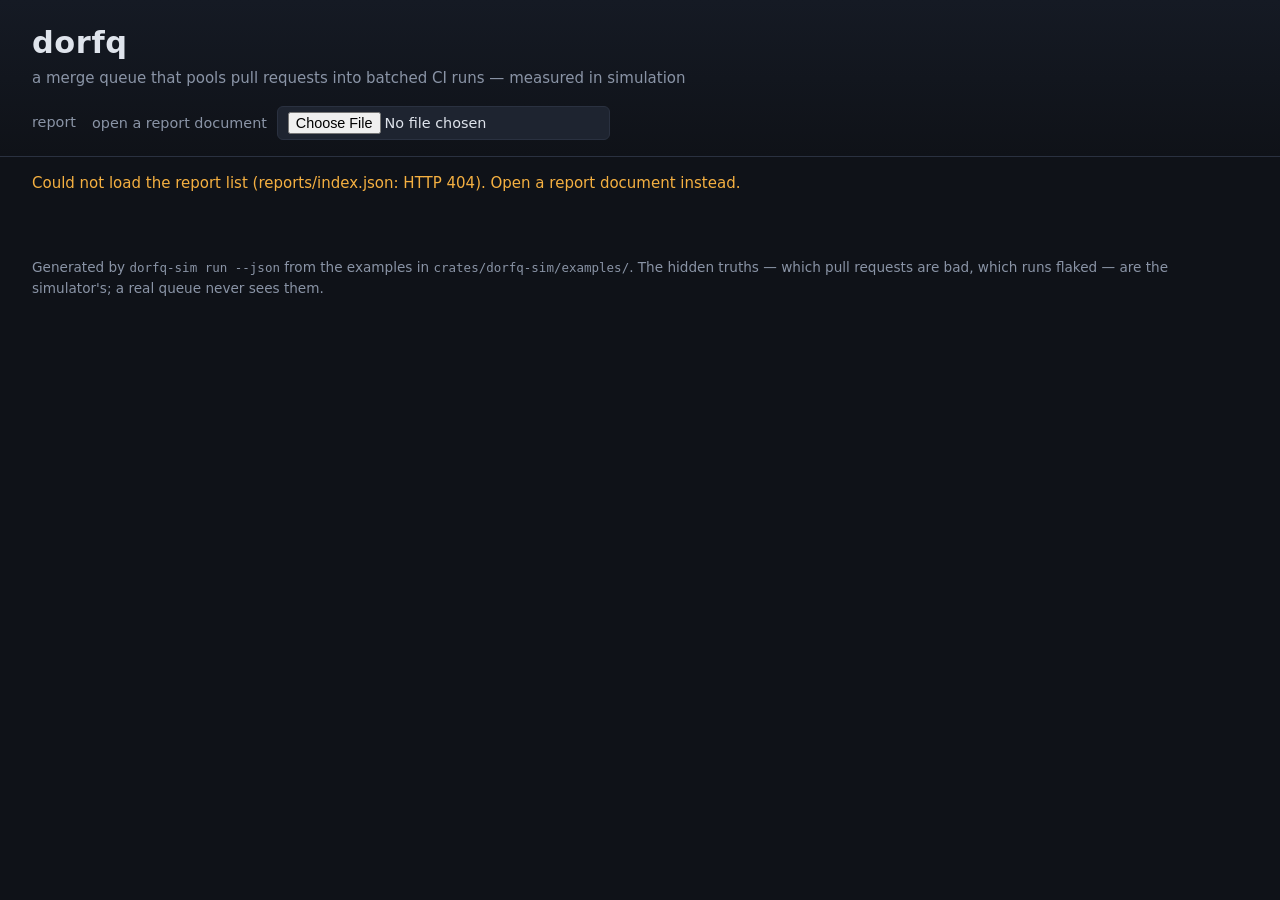
==== site/index.html @ 52feefb7 "feat(scheduler): stack-aware Bisect and Bayes, simulator stacks and report site Scheduler (dorfq-sch" ====
<!doctype html>
<html lang="en">
<head>
  <meta charset="utf-8">
  <meta name="viewport" content="width=device-width, initial-scale=1">
  <title>dorfq — simulator report</title>
  <link rel="stylesheet" href="style.css">
</head>
<body>
  <header class="top">
    <div class="brand">
      <h1>dorfq</h1>
      <p class="tagline">a merge queue that pools pull requests into batched CI runs — measured in simulation</p>
    </div>
    <nav class="pick">
      <label>report
        <select id="report-select" aria-label="report"></select>
      </label>
      <label class="file" id="file-label" hidden>
        open a report document
        <input type="file" id="file-input" accept=".json,application/json">
      </label>
    </nav>
  </header>

  <main>
    <p id="status" class="status" role="status"></p>

    <section id="comparison" hidden>
      <h2>How it compares <span class="sub" id="report-name"></span></h2>
      <p class="world" id="world"></p>
      <p class="note" id="report-note" hidden></p>
      <div class="headlines" id="headlines"></div>
      <details class="table-wrap" open>
        <summary>every metric — mean over replications [min–max]</summary>
        <div class="scroll"><table id="metrics"></table></div>
      </details>
    </section>

    <section id="replay" hidden>
      <h2>Replay <span class="sub">replication 0 — every policy sees the same arrivals at the same times</span></h2>
      <div class="controls">
        <div class="policies" id="policy-switch" role="radiogroup" aria-label="policy"></div>
        <button id="play" type="button" aria-label="play">▶</button>
        <label>speed
          <select id="speed">
            <option value="600">10 min/s</option>
            <option value="1800">30 min/s</option>
            <option value="3600" selected>1 h/s</option>
            <option value="10800">3 h/s</option>
            <option value="28800">8 h/s</option>
          </select>
        </label>
        <span class="clock" id="clock">t = 0</span>
      </div>
      <input type="range" id="scrubber" min="0" max="0" value="0" step="1" aria-label="time">
      <div class="counters" id="counters"></div>
      <div class="stage">
        <div class="canvas-wrap">
          <canvas id="canvas"></canvas>
          <div class="tooltip" id="tooltip" hidden></div>
        </div>
        <aside class="log">
          <h3>events</h3>
          <ol id="log"></ol>
        </aside>
      </div>
      <p class="legend">
        <span class="sw running"></span>running
        <span class="sw waiting"></span>waiting for a runner
        <span class="sw passed"></span>passed
        <span class="sw failed"></span>failed
        <span class="sw flake"></span>failed on a flake
        <span class="sw cancelled"></span>cancelled
        &nbsp;·&nbsp; chips: <span class="chip-k idle">7</span> queued
        <span class="chip-k busy">7</span> in a batch
        <span class="chip-k atomic">7</span> lands only with its stack
        <span class="dot bad"></span>bad (hidden truth)
        <span class="dot conflict"></span>conflicts with trunk
      </p>
    </section>
  </main>

  <footer>
    Generated by <code>dorfq-sim run --json</code> from the examples in
    <code>crates/dorfq-sim/examples/</code>. The hidden truths — which pull
    requests are bad, which runs flaked — are the simulator's; a real queue
    never sees them.
  </footer>

  <script src="app.js"></script>
</body>
</html>
---- site/style.css ----
:root {
  --bg: #0f1218;
  --panel: #171b23;
  --panel-2: #1e2430;
  --line: #2a3140;
  --text: #dfe4ec;
  --muted: #8a94a6;
  --accent: #6aa7ff;
  --good: #3ecf8e;
  --bad: #ff6b6b;
  --warn: #f5b041;
  --flake: #c792ea;
  --cancel: #5c6578;
  --mono: ui-monospace, SFMono-Regular, Menlo, Consolas, monospace;
  --sans: system-ui, -apple-system, "Segoe UI", Roboto, sans-serif;
}

* { box-sizing: border-box; }

body {
  margin: 0;
  background: var(--bg);
  color: var(--text);
  font: 15px/1.5 var(--sans);
}

code { font-family: var(--mono); font-size: 0.92em; }

.top {
  display: flex;
  flex-wrap: wrap;
  gap: 1rem;
  align-items: end;
  justify-content: space-between;
  padding: 1.25rem 2rem 1rem;
  border-bottom: 1px solid var(--line);
  background: linear-gradient(180deg, #151a24, var(--bg));
}

.brand h1 {
  margin: 0;
  font-size: 1.9rem;
  letter-spacing: 0.02em;
}

.tagline { margin: 0.1rem 0 0; color: var(--muted); }

.pick { display: flex; gap: 1rem; align-items: center; flex-wrap: wrap; }

label { color: var(--muted); font-size: 0.9rem; }

select, button, input[type="file"] {
  font: inherit;
  color: var(--text);
  background: var(--panel-2);
  border: 1px solid var(--line);
  border-radius: 6px;
  padding: 0.3rem 0.6rem;
  margin-left: 0.35rem;
}

button { cursor: pointer; min-width: 2.6rem; }
button:hover, select:hover { border-color: var(--accent); }

main { padding: 0 2rem 2rem; max-width: 1500px; margin: 0 auto; }

.status { color: var(--warn); min-height: 1.5em; }
.status.error { color: var(--bad); }

section {
  margin-top: 1.25rem;
  padding: 1.25rem 1.5rem;
  background: var(--panel);
  border: 1px solid var(--line);
  border-radius: 10px;
}

h2 { margin: 0 0 0.75rem; font-size: 1.3rem; }
h2 .sub { color: var(--muted); font-weight: normal; font-size: 0.95rem; margin-left: 0.5rem; }

.world { color: var(--muted); max-width: 75rem; margin: 0 0 0.75rem; }

.note {
  border-left: 3px solid var(--warn);
  padding: 0.4rem 0.8rem;
  background: rgba(245, 176, 65, 0.07);
  max-width: 75rem;
}

.headlines {
  display: grid;
  grid-template-columns: repeat(auto-fit, minmax(300px, 1fr));
  gap: 1rem;
  margin: 1rem 0;
}

.card {
  background: var(--panel-2);
  border: 1px solid var(--line);
  border-radius: 8px;
  padding: 0.9rem 1rem;
}

.card h3 { margin: 0 0 0.15rem; font-size: 1.1rem; }
.card .cfg { color: var(--muted); font-size: 0.85rem; margin-bottom: 0.6rem; }

.delta {
  display: grid;
  grid-template-columns: 1fr auto;
  gap: 0.1rem 0.75rem;
  padding: 0.25rem 0;
  border-top: 1px solid var(--line);
  align-items: baseline;
}

.delta .what { color: var(--muted); font-size: 0.88rem; }
.delta .num { font-family: var(--mono); font-size: 1.05rem; text-align: right; }
.delta .from { grid-column: 1 / -1; color: var(--muted); font-size: 0.78rem; font-family: var(--mono); }
.better { color: var(--good); }
.worse { color: var(--bad); }
.same { color: var(--muted); }

.baseline-card { border-style: dashed; }

.table-wrap summary { cursor: pointer; color: var(--muted); margin-bottom: 0.5rem; }
.scroll { overflow-x: auto; }

table { border-collapse: collapse; font-family: var(--mono); font-size: 0.85rem; }
th, td { padding: 0.3rem 0.8rem; border-bottom: 1px solid var(--line); text-align: right; white-space: nowrap; }
th:first-child, td:first-child { text-align: left; color: var(--muted); }
thead th { vertical-align: bottom; color: var(--text); }
thead th small { display: block; color: var(--muted); font-weight: normal; }
td.error { color: var(--bad); white-space: normal; text-align: left; max-width: 22rem; }
tr.baseline-col td.base, th.base { background: rgba(106, 167, 255, 0.06); }

.controls { display: flex; flex-wrap: wrap; gap: 0.75rem; align-items: center; }

.policies { display: flex; gap: 0; border: 1px solid var(--line); border-radius: 6px; overflow: hidden; }
.policies button {
  margin: 0;
  border: 0;
  border-radius: 0;
  border-right: 1px solid var(--line);
  background: var(--panel-2);
}
.policies button:last-child { border-right: 0; }
.policies button[aria-checked="true"] { background: var(--accent); color: #08101e; }

.clock { font-family: var(--mono); color: var(--muted); margin-left: auto; }

#scrubber { width: 100%; margin: 0.75rem 0 0.25rem; accent-color: var(--accent); }

.counters { display: flex; flex-wrap: wrap; gap: 1.25rem; font-size: 0.9rem; color: var(--muted); margin-bottom: 0.5rem; }
.counters b { color: var(--text); font-family: var(--mono); font-weight: normal; }

.stage { display: grid; grid-template-columns: minmax(0, 1fr) 22rem; gap: 1rem; }
@media (max-width: 1000px) { .stage { grid-template-columns: 1fr; } }

.canvas-wrap { position: relative; }
canvas { width: 100%; height: 640px; display: block; background: #12161e; border-radius: 8px; border: 1px solid var(--line); }

.tooltip {
  position: absolute;
  pointer-events: none;
  background: #0b0e13;
  border: 1px solid var(--line);
  border-radius: 6px;
  padding: 0.4rem 0.6rem;
  font-size: 0.82rem;
  font-family: var(--mono);
  white-space: pre;
  z-index: 2;
}

.log { background: #12161e; border: 1px solid var(--line); border-radius: 8px; padding: 0.5rem 0.75rem; display: flex; flex-direction: column; height: 640px; }
.log h3 { margin: 0 0 0.25rem; font-size: 0.9rem; color: var(--muted); font-weight: normal; }
.log ol { list-style: none; margin: 0; padding: 0; overflow-y: auto; flex: 1; font-family: var(--mono); font-size: 0.78rem; }
.log li { padding: 0.08rem 0; color: var(--muted); white-space: nowrap; }
.log li .t { color: #5d6678; margin-right: 0.5rem; }
.log li.k-land { color: var(--good); }
.log li.k-eject { color: var(--bad); }
.log li.k-blocked, .log li.k-withdraw { color: var(--warn); }
.log li.k-arrive { color: var(--text); }
.log li.k-run_end.failed { color: var(--bad); }
.log li.k-step { color: #4d5568; }

.legend { color: var(--muted); font-size: 0.82rem; margin: 0.75rem 0 0; display: flex; flex-wrap: wrap; gap: 0.35rem 0.6rem; align-items: center; }
.sw { display: inline-block; width: 1.1em; height: 0.8em; border-radius: 2px; vertical-align: middle; }
.sw.running { background: var(--accent); }
.sw.waiting { background: transparent; border: 1px dashed var(--accent); }
.sw.passed { background: var(--good); }
.sw.failed { background: var(--bad); }
.sw.flake { background: var(--flake); }
.sw.cancelled { background: var(--cancel); }
.chip-k { display: inline-block; font-family: var(--mono); font-size: 0.75rem; padding: 0 0.35rem; border-radius: 4px; background: #2b3242; color: var(--text); }
.chip-k.busy { box-shadow: inset 0 0 0 1.5px var(--accent); }
.chip-k.atomic { box-shadow: inset 0 0 0 1.5px var(--warn); }
.dot { display: inline-block; width: 0.55em; height: 0.55em; border-radius: 50%; }
.dot.bad { background: var(--bad); }
.dot.conflict { background: var(--warn); }

footer { color: var(--muted); font-size: 0.85rem; padding: 1rem 2rem 2rem; max-width: 1500px; margin: 0 auto; }
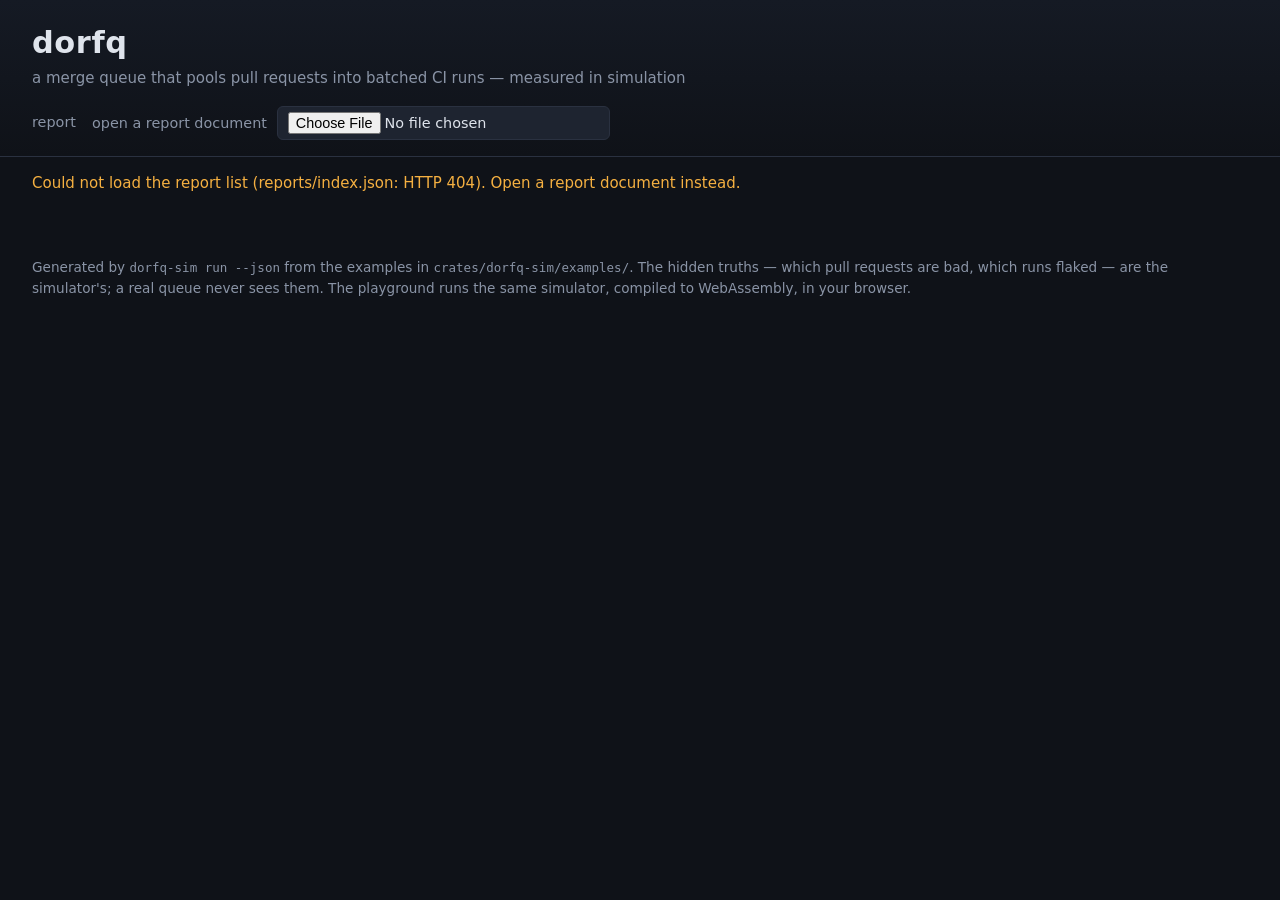
==== commit 050be88b: "feat(sim): per-PR CI, rebases and admission policies, browser simulator Simulator (crates/dorfq-sim)" ====
--- a/site/index.html
+++ b/site/index.html
@@ -28,12 +28,15 @@
 
     <section id="comparison" hidden>
       <h2>How it compares <span class="sub" id="report-name"></span></h2>
-      <p class="world" id="world"></p>
       <p class="note" id="report-note" hidden></p>
       <div class="headlines" id="headlines"></div>
       <details class="table-wrap" open>
         <summary>every metric — mean over replications [min–max]</summary>
         <div class="scroll"><table id="metrics"></table></div>
+      </details>
+      <details class="params">
+        <summary>parameters — the configuration this report ran with</summary>
+        <pre id="config-text"></pre>
       </details>
     </section>
 
@@ -72,12 +75,30 @@
         <span class="sw failed"></span>failed
         <span class="sw flake"></span>failed on a flake
         <span class="sw cancelled"></span>cancelled
+        <span class="sw prci"></span>a pull request's own CI run
+        <span class="sw prci-waiting"></span>its run waiting for a runner
         &nbsp;·&nbsp; chips: <span class="chip-k idle">7</span> queued
+        <span class="chip-k held">7</span> held until its own CI passes
+        <span class="chip-k outside">7</span> outside the queue (PR CI, rebasing, out with base, waiting for base)
         <span class="chip-k busy">7</span> in a batch
         <span class="chip-k atomic">7</span> lands only with its stack
         <span class="dot bad"></span>bad (hidden truth)
         <span class="dot conflict"></span>conflicts with trunk
       </p>
+    </section>
+
+    <section id="playground" hidden>
+      <h2>Playground <span class="sub">edit the parameters and run the simulator in your browser</span></h2>
+      <p class="note" id="playground-offline" hidden>
+        The playground needs this page served over HTTP: opened from a file,
+        the browser will not start its worker or load its WebAssembly.
+      </p>
+      <textarea id="playground-text" spellcheck="false" aria-label="simulation file"></textarea>
+      <div class="controls">
+        <button id="playground-run" type="button">run</button>
+        <button id="playground-cancel" type="button" disabled>cancel</button>
+        <span class="status" id="playground-status" role="status"></span>
+      </div>
     </section>
   </main>
 
@@ -85,7 +106,8 @@
     Generated by <code>dorfq-sim run --json</code> from the examples in
     <code>crates/dorfq-sim/examples/</code>. The hidden truths — which pull
     requests are bad, which runs flaked — are the simulator's; a real queue
-    never sees them.
+    never sees them. The playground runs the same simulator, compiled to
+    WebAssembly, in your browser.
   </footer>
 
   <script src="app.js"></script>
--- a/site/style.css
+++ b/site/style.css
@@ -78,7 +78,6 @@
 h2 { margin: 0 0 0.75rem; font-size: 1.3rem; }
 h2 .sub { color: var(--muted); font-weight: normal; font-size: 0.95rem; margin-left: 0.5rem; }
 
-.world { color: var(--muted); max-width: 75rem; margin: 0 0 0.75rem; }
 
 .note {
   border-left: 3px solid var(--warn);
@@ -125,6 +124,10 @@
 .table-wrap summary { cursor: pointer; color: var(--muted); margin-bottom: 0.5rem; }
 .scroll { overflow-x: auto; }
 
+.params { margin-top: 1rem; }
+.params summary { cursor: pointer; color: var(--muted); margin-bottom: 0.5rem; }
+.params pre { margin: 0; padding: 0.75rem 1rem; overflow-x: auto; background: #12161e; border: 1px solid var(--line); border-radius: 8px; font-family: var(--mono); font-size: 0.8rem; line-height: 1.45; }
+
 table { border-collapse: collapse; font-family: var(--mono); font-size: 0.85rem; }
 th, td { padding: 0.3rem 0.8rem; border-bottom: 1px solid var(--line); text-align: right; white-space: nowrap; }
 th:first-child, td:first-child { text-align: left; color: var(--muted); }
@@ -157,7 +160,7 @@
 @media (max-width: 1000px) { .stage { grid-template-columns: 1fr; } }
 
 .canvas-wrap { position: relative; }
-canvas { width: 100%; height: 640px; display: block; background: #12161e; border-radius: 8px; border: 1px solid var(--line); }
+canvas { width: 100%; height: 700px; display: block; background: #12161e; border-radius: 8px; border: 1px solid var(--line); }
 
 .tooltip {
   position: absolute;
@@ -172,7 +175,7 @@
   z-index: 2;
 }
 
-.log { background: #12161e; border: 1px solid var(--line); border-radius: 8px; padding: 0.5rem 0.75rem; display: flex; flex-direction: column; height: 640px; }
+.log { background: #12161e; border: 1px solid var(--line); border-radius: 8px; padding: 0.5rem 0.75rem; display: flex; flex-direction: column; height: 700px; }
 .log h3 { margin: 0 0 0.25rem; font-size: 0.9rem; color: var(--muted); font-weight: normal; }
 .log ol { list-style: none; margin: 0; padding: 0; overflow-y: auto; flex: 1; font-family: var(--mono); font-size: 0.78rem; }
 .log li { padding: 0.08rem 0; color: var(--muted); white-space: nowrap; }
@@ -180,7 +183,9 @@
 .log li.k-land { color: var(--good); }
 .log li.k-eject { color: var(--bad); }
 .log li.k-blocked, .log li.k-withdraw { color: var(--warn); }
-.log li.k-arrive { color: var(--text); }
+.log li.k-arrive, .log li.k-admit { color: var(--text); }
+.log li.k-rebase, .log li.k-recheck, .log li.k-wait { color: var(--flake); }
+.log li.k-pr_ci, .log li.k-pr_ci_begin, .log li.k-pr_ci_end { color: #6f7b90; }
 .log li.k-run_end.failed { color: var(--bad); }
 .log li.k-step { color: #4d5568; }
 
@@ -192,11 +197,35 @@
 .sw.failed { background: var(--bad); }
 .sw.flake { background: var(--flake); }
 .sw.cancelled { background: var(--cancel); }
+.sw.prci { background: rgba(106, 167, 255, 0.18); border: 1.5px solid var(--accent); }
+.sw.prci-waiting { background: transparent; border: 1px dotted var(--muted); }
 .chip-k { display: inline-block; font-family: var(--mono); font-size: 0.75rem; padding: 0 0.35rem; border-radius: 4px; background: #2b3242; color: var(--text); }
 .chip-k.busy { box-shadow: inset 0 0 0 1.5px var(--accent); }
 .chip-k.atomic { box-shadow: inset 0 0 0 1.5px var(--warn); }
+.chip-k.held { background: rgba(43, 50, 66, 0.55); outline: 1.2px dotted var(--muted); outline-offset: -1.2px; }
+.chip-k.outside { background: rgba(43, 50, 66, 0.55); outline: 1.2px dashed var(--muted); outline-offset: -1.2px; }
 .dot { display: inline-block; width: 0.55em; height: 0.55em; border-radius: 50%; }
 .dot.bad { background: var(--bad); }
 .dot.conflict { background: var(--warn); }
 
 footer { color: var(--muted); font-size: 0.85rem; padding: 1rem 2rem 2rem; max-width: 1500px; margin: 0 auto; }
+
+#playground textarea {
+  display: block;
+  box-sizing: border-box;
+  width: 100%;
+  height: 28rem;
+  margin: 0 0 0.75rem;
+  padding: 0.75rem 1rem;
+  resize: vertical;
+  color: var(--text);
+  background: #12161e;
+  border: 1px solid var(--line);
+  border-radius: 8px;
+  font-family: var(--mono);
+  font-size: 0.8rem;
+  line-height: 1.45;
+}
+#playground textarea:focus { outline: none; border-color: var(--accent); }
+#playground .status { white-space: pre-wrap; }
+button:disabled { cursor: default; opacity: 0.5; }
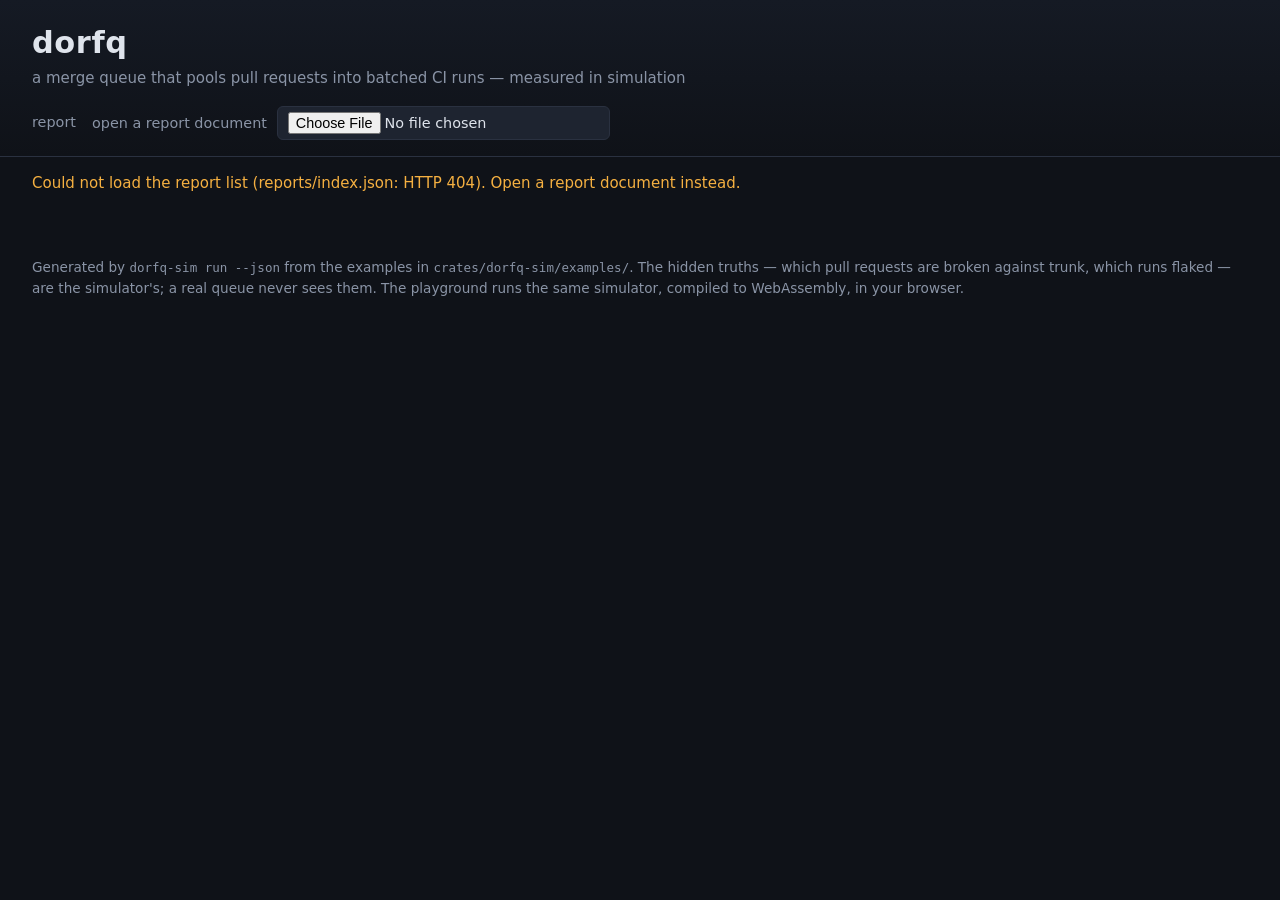
==== commit d94b2ad0: "Model trunk breakage in the simulator and run replications to completion World (crates/dorfq-sim/src" ====
--- a/site/index.html
+++ b/site/index.html
@@ -58,7 +58,7 @@
       </div>
       <input type="range" id="scrubber" min="0" max="0" value="0" step="1" aria-label="time">
       <div class="counters" id="counters"></div>
-      <div class="stage">
+      <div class="stage" id="stage">
         <div class="canvas-wrap">
           <canvas id="canvas"></canvas>
           <div class="tooltip" id="tooltip" hidden></div>
@@ -70,19 +70,16 @@
       </div>
       <p class="legend">
         <span class="sw running"></span>running
-        <span class="sw waiting"></span>waiting for a runner
         <span class="sw passed"></span>passed
         <span class="sw failed"></span>failed
         <span class="sw flake"></span>failed on a flake
         <span class="sw cancelled"></span>cancelled
-        <span class="sw prci"></span>a pull request's own CI run
-        <span class="sw prci-waiting"></span>its run waiting for a runner
         &nbsp;·&nbsp; chips: <span class="chip-k idle">7</span> queued
         <span class="chip-k held">7</span> held until its own CI passes
         <span class="chip-k outside">7</span> outside the queue (PR CI, rebasing, out with base, waiting for base)
         <span class="chip-k busy">7</span> in a batch
         <span class="chip-k atomic">7</span> lands only with its stack
-        <span class="dot bad"></span>bad (hidden truth)
+        <span class="dot bad"></span>broken against trunk (hidden truth)
         <span class="dot conflict"></span>conflicts with trunk
       </p>
     </section>
@@ -97,6 +94,7 @@
       <div class="controls">
         <button id="playground-run" type="button">run</button>
         <button id="playground-cancel" type="button" disabled>cancel</button>
+        <button id="playground-download" type="button" disabled>download</button>
         <span class="status" id="playground-status" role="status"></span>
       </div>
     </section>
@@ -105,7 +103,7 @@
   <footer>
     Generated by <code>dorfq-sim run --json</code> from the examples in
     <code>crates/dorfq-sim/examples/</code>. The hidden truths — which pull
-    requests are bad, which runs flaked — are the simulator's; a real queue
+    requests are broken against trunk, which runs flaked — are the simulator's; a real queue
     never sees them. The playground runs the same simulator, compiled to
     WebAssembly, in your browser.
   </footer>
--- a/site/style.css
+++ b/site/style.css
@@ -160,7 +160,7 @@
 @media (max-width: 1000px) { .stage { grid-template-columns: 1fr; } }
 
 .canvas-wrap { position: relative; }
-canvas { width: 100%; height: 700px; display: block; background: #12161e; border-radius: 8px; border: 1px solid var(--line); }
+canvas { width: 100%; height: var(--stage-height, 700px); display: block; background: #12161e; border-radius: 8px; border: 1px solid var(--line); }
 
 .tooltip {
   position: absolute;
@@ -175,7 +175,7 @@
   z-index: 2;
 }
 
-.log { background: #12161e; border: 1px solid var(--line); border-radius: 8px; padding: 0.5rem 0.75rem; display: flex; flex-direction: column; height: 700px; }
+.log { background: #12161e; border: 1px solid var(--line); border-radius: 8px; padding: 0.5rem 0.75rem; display: flex; flex-direction: column; height: var(--stage-height, 700px); }
 .log h3 { margin: 0 0 0.25rem; font-size: 0.9rem; color: var(--muted); font-weight: normal; }
 .log ol { list-style: none; margin: 0; padding: 0; overflow-y: auto; flex: 1; font-family: var(--mono); font-size: 0.78rem; }
 .log li { padding: 0.08rem 0; color: var(--muted); white-space: nowrap; }
@@ -185,20 +185,17 @@
 .log li.k-blocked, .log li.k-withdraw { color: var(--warn); }
 .log li.k-arrive, .log li.k-admit { color: var(--text); }
 .log li.k-rebase, .log li.k-recheck, .log li.k-wait { color: var(--flake); }
-.log li.k-pr_ci, .log li.k-pr_ci_begin, .log li.k-pr_ci_end { color: #6f7b90; }
+.log li.k-pr_ci, .log li.k-pr_ci_end { color: #6f7b90; }
 .log li.k-run_end.failed { color: var(--bad); }
 .log li.k-step { color: #4d5568; }
 
 .legend { color: var(--muted); font-size: 0.82rem; margin: 0.75rem 0 0; display: flex; flex-wrap: wrap; gap: 0.35rem 0.6rem; align-items: center; }
 .sw { display: inline-block; width: 1.1em; height: 0.8em; border-radius: 2px; vertical-align: middle; }
 .sw.running { background: var(--accent); }
-.sw.waiting { background: transparent; border: 1px dashed var(--accent); }
 .sw.passed { background: var(--good); }
 .sw.failed { background: var(--bad); }
 .sw.flake { background: var(--flake); }
 .sw.cancelled { background: var(--cancel); }
-.sw.prci { background: rgba(106, 167, 255, 0.18); border: 1.5px solid var(--accent); }
-.sw.prci-waiting { background: transparent; border: 1px dotted var(--muted); }
 .chip-k { display: inline-block; font-family: var(--mono); font-size: 0.75rem; padding: 0 0.35rem; border-radius: 4px; background: #2b3242; color: var(--text); }
 .chip-k.busy { box-shadow: inset 0 0 0 1.5px var(--accent); }
 .chip-k.atomic { box-shadow: inset 0 0 0 1.5px var(--warn); }
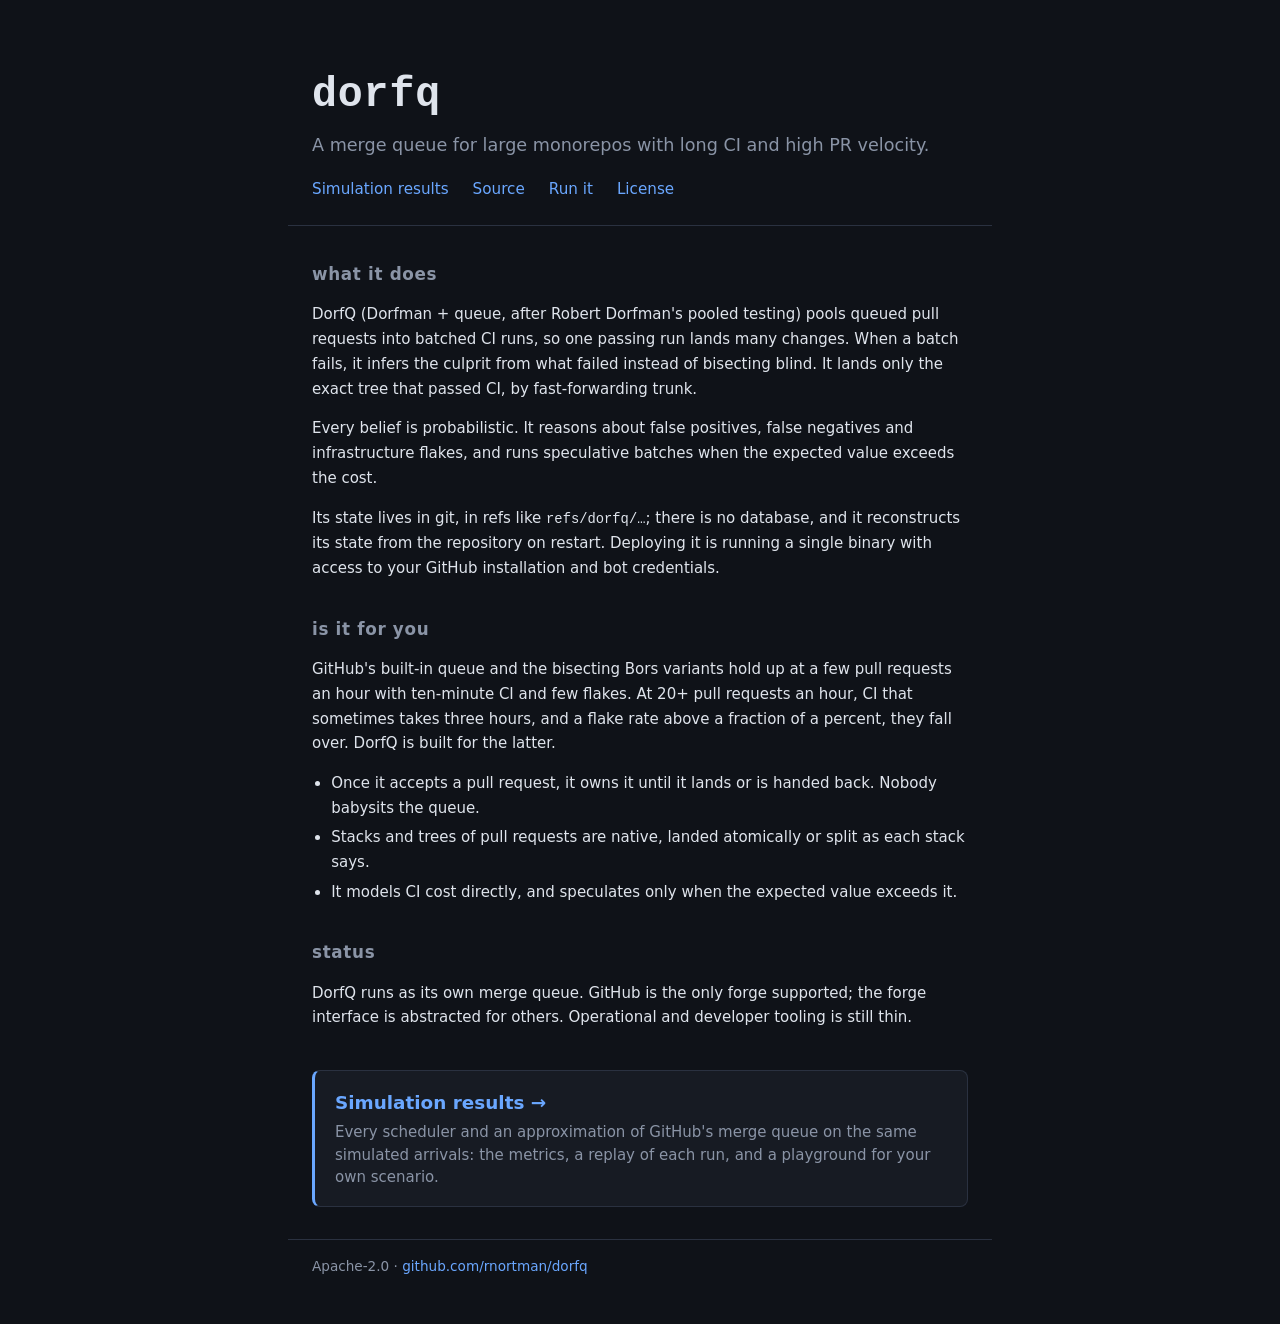
==== commit d2fc21a5: "docs: restructure README, add docs/, make the Pages site a home page README.md is cut to what a read" ====
--- a/site/index.html
+++ b/site/index.html
@@ -3,111 +3,73 @@
 <head>
   <meta charset="utf-8">
   <meta name="viewport" content="width=device-width, initial-scale=1">
-  <title>dorfq — simulator report</title>
+  <title>dorfq — a merge queue for large monorepos</title>
+  <meta name="description" content="A merge queue for large monorepos with long CI and high PR velocity.">
   <link rel="stylesheet" href="style.css">
 </head>
-<body>
-  <header class="top">
-    <div class="brand">
-      <h1>dorfq</h1>
-      <p class="tagline">a merge queue that pools pull requests into batched CI runs — measured in simulation</p>
-    </div>
-    <nav class="pick">
-      <label>report
-        <select id="report-select" aria-label="report"></select>
-      </label>
-      <label class="file" id="file-label" hidden>
-        open a report document
-        <input type="file" id="file-input" accept=".json,application/json">
-      </label>
+<body class="home">
+  <header class="home-top">
+    <h1>dorfq</h1>
+    <p class="tagline">A merge queue for large monorepos with long CI and high PR velocity.</p>
+    <nav class="home-nav">
+      <a href="simulation.html">Simulation results</a>
+      <a href="https://github.com/rnortman/dorfq">Source</a>
+      <a href="https://github.com/rnortman/dorfq/blob/main/docs/running-on-github.md">Run it</a>
+      <a href="https://github.com/rnortman/dorfq/blob/main/LICENSE">License</a>
     </nav>
   </header>
 
-  <main>
-    <p id="status" class="status" role="status"></p>
-
-    <section id="comparison" hidden>
-      <h2>How it compares <span class="sub" id="report-name"></span></h2>
-      <p class="note" id="report-note" hidden></p>
-      <div class="headlines" id="headlines"></div>
-      <details class="table-wrap" open>
-        <summary>every metric — mean over replications [min–max]</summary>
-        <div class="scroll"><table id="metrics"></table></div>
-      </details>
-      <details class="params">
-        <summary>parameters — the configuration this report ran with</summary>
-        <pre id="config-text"></pre>
-      </details>
+  <main class="home-main">
+    <section class="prose">
+      <h2>What it does</h2>
+      <p>DorfQ (Dorfman + queue, after Robert Dorfman's pooled testing) pools
+        queued pull requests into batched CI runs, so one passing run lands
+        many changes. When a batch fails, it infers the culprit from what
+        failed instead of bisecting blind. It lands only the exact tree that
+        passed CI, by fast-forwarding trunk.</p>
+      <p>Every belief is probabilistic. It reasons about false positives,
+        false negatives and infrastructure flakes, and runs speculative
+        batches when the expected value exceeds the cost.</p>
+      <p>Its state lives in git, in refs like <code>refs/dorfq/…</code>; there
+        is no database, and it reconstructs its state from the repository on
+        restart. Deploying it is running a single binary with access to your
+        GitHub installation and bot credentials.</p>
     </section>
 
-    <section id="replay" hidden>
-      <h2>Replay <span class="sub">replication 0 — every policy sees the same arrivals at the same times</span></h2>
-      <div class="controls">
-        <div class="policies" id="policy-switch" role="radiogroup" aria-label="policy"></div>
-        <button id="play" type="button" aria-label="play">▶</button>
-        <label>speed
-          <select id="speed">
-            <option value="600">10 min/s</option>
-            <option value="1800">30 min/s</option>
-            <option value="3600" selected>1 h/s</option>
-            <option value="10800">3 h/s</option>
-            <option value="28800">8 h/s</option>
-          </select>
-        </label>
-        <span class="clock" id="clock">t = 0</span>
-      </div>
-      <input type="range" id="scrubber" min="0" max="0" value="0" step="1" aria-label="time">
-      <div class="counters" id="counters"></div>
-      <div class="stage" id="stage">
-        <div class="canvas-wrap">
-          <canvas id="canvas"></canvas>
-          <div class="tooltip" id="tooltip" hidden></div>
-        </div>
-        <aside class="log">
-          <h3>events</h3>
-          <ol id="log"></ol>
-        </aside>
-      </div>
-      <p class="legend">
-        <span class="sw running"></span>running
-        <span class="sw passed"></span>passed
-        <span class="sw failed"></span>failed
-        <span class="sw flake"></span>failed on a flake
-        <span class="sw cancelled"></span>cancelled
-        &nbsp;·&nbsp; chips: <span class="chip-k idle">7</span> queued
-        <span class="chip-k held">7</span> held until its own CI passes
-        <span class="chip-k outside">7</span> outside the queue (PR CI, rebasing, out with base, waiting for base)
-        <span class="chip-k busy">7</span> in a batch
-        <span class="chip-k atomic">7</span> lands only with its stack
-        <span class="dot bad"></span>broken against trunk (hidden truth)
-        <span class="dot conflict"></span>conflicts with trunk
-      </p>
+    <section class="prose">
+      <h2>Is it for you</h2>
+      <p>GitHub's built-in queue and the bisecting Bors variants hold up at a
+        few pull requests an hour with ten-minute CI and few flakes. At 20+
+        pull requests an hour, CI that sometimes takes three hours, and a
+        flake rate above a fraction of a percent, they fall over. DorfQ is
+        built for the latter.</p>
+      <ul>
+        <li>Once it accepts a pull request, it owns it until it lands or is
+          handed back. Nobody babysits the queue.</li>
+        <li>Stacks and trees of pull requests are native, landed atomically
+          or split as each stack says.</li>
+        <li>It models CI cost directly, and speculates only when the expected
+          value exceeds it.</li>
+      </ul>
     </section>
 
-    <section id="playground" hidden>
-      <h2>Playground <span class="sub">edit the parameters and run the simulator in your browser</span></h2>
-      <p class="note" id="playground-offline" hidden>
-        The playground needs this page served over HTTP: opened from a file,
-        the browser will not start its worker or load its WebAssembly.
-      </p>
-      <textarea id="playground-text" spellcheck="false" aria-label="simulation file"></textarea>
-      <div class="controls">
-        <button id="playground-run" type="button">run</button>
-        <button id="playground-cancel" type="button" disabled>cancel</button>
-        <button id="playground-download" type="button" disabled>download</button>
-        <span class="status" id="playground-status" role="status"></span>
-      </div>
+    <section class="prose">
+      <h2>Status</h2>
+      <p>DorfQ runs as its own merge queue. GitHub is the only forge
+        supported; the forge interface is abstracted for others. Operational
+        and developer tooling is still thin.</p>
     </section>
+
+    <a class="sim-card" href="simulation.html">
+      <span class="sim-card-title">Simulation results →</span>
+      <span class="sim-card-text">Every scheduler and an approximation of
+        GitHub's merge queue on the same simulated arrivals: the metrics, a
+        replay of each run, and a playground for your own scenario.</span>
+    </a>
   </main>
 
-  <footer>
-    Generated by <code>dorfq-sim run --json</code> from the examples in
-    <code>crates/dorfq-sim/examples/</code>. The hidden truths — which pull
-    requests are broken against trunk, which runs flaked — are the simulator's; a real queue
-    never sees them. The playground runs the same simulator, compiled to
-    WebAssembly, in your browser.
+  <footer class="home-footer">
+    Apache-2.0 · <a href="https://github.com/rnortman/dorfq">github.com/rnortman/dorfq</a>
   </footer>
-
-  <script src="app.js"></script>
 </body>
 </html>
--- a/site/style.css
+++ b/site/style.css
@@ -26,6 +26,9 @@
 
 code { font-family: var(--mono); font-size: 0.92em; }
 
+a { color: var(--accent); text-decoration: none; }
+a:hover { text-decoration: underline; }
+
 .top {
   display: flex;
   flex-wrap: wrap;
@@ -120,6 +123,17 @@
 .same { color: var(--muted); }
 
 .baseline-card { border-style: dashed; }
+
+.lede { color: var(--muted); margin: 0 0 0.5rem; max-width: 75rem; }
+
+.own ul { margin: 0; padding-left: 1.2rem; }
+.own li { margin: 0.2rem 0; }
+
+.glossary-wrap { margin-top: 0.75rem; }
+.glossary-wrap summary { cursor: pointer; color: var(--muted); margin-bottom: 0.5rem; }
+.glossary { display: grid; grid-template-columns: max-content minmax(0, 1fr); gap: 0.3rem 1rem; margin: 0; font-size: 0.88rem; max-width: 75rem; }
+.glossary dt { color: var(--text); }
+.glossary dd { margin: 0; color: var(--muted); }
 
 .table-wrap summary { cursor: pointer; color: var(--muted); margin-bottom: 0.5rem; }
 .scroll { overflow-x: auto; }
@@ -211,7 +225,7 @@
   display: block;
   box-sizing: border-box;
   width: 100%;
-  height: 28rem;
+  height: 18rem;
   margin: 0 0 0.75rem;
   padding: 0.75rem 1rem;
   resize: vertical;
@@ -226,3 +240,21 @@
 #playground textarea:focus { outline: none; border-color: var(--accent); }
 #playground .status { white-space: pre-wrap; }
 button:disabled { cursor: default; opacity: 0.5; }
+
+/* The home page: one centred column of text. */
+.home-top, .home-main, .home-footer { max-width: 44rem; margin: 0 auto; padding-left: 1.5rem; padding-right: 1.5rem; }
+.home-top { padding-top: 4rem; padding-bottom: 1.5rem; border-bottom: 1px solid var(--line); }
+.home-top h1 { margin: 0; font-size: 2.6rem; letter-spacing: 0.02em; font-family: var(--mono); font-weight: 600; }
+.home-top .tagline { font-size: 1.1rem; margin-top: 0.35rem; }
+.home-nav { display: flex; flex-wrap: wrap; gap: 0.4rem 1.5rem; margin-top: 1.25rem; font-size: 0.95rem; }
+.home-main { padding-bottom: 2rem; }
+.home .prose { background: none; border: 0; border-radius: 0; padding: 0; margin-top: 2.25rem; }
+.home .prose h2 { font-size: 1.05rem; text-transform: lowercase; letter-spacing: 0.04em; color: var(--muted); font-weight: 600; margin-bottom: 0.5rem; }
+.home .prose p, .home .prose li { line-height: 1.65; }
+.home .prose ul { padding-left: 1.2rem; }
+.home .prose li { margin: 0.3rem 0; }
+.sim-card { display: block; margin-top: 2.5rem; padding: 1.1rem 1.25rem; background: var(--panel); border: 1px solid var(--line); border-left: 3px solid var(--accent); border-radius: 8px; color: var(--text); }
+.sim-card:hover { text-decoration: none; border-color: var(--accent); }
+.sim-card-title { display: block; font-size: 1.15rem; font-weight: 600; color: var(--accent); margin-bottom: 0.3rem; }
+.sim-card-text { display: block; color: var(--muted); }
+.home-footer { padding-top: 1rem; padding-bottom: 3rem; border-top: 1px solid var(--line); }
